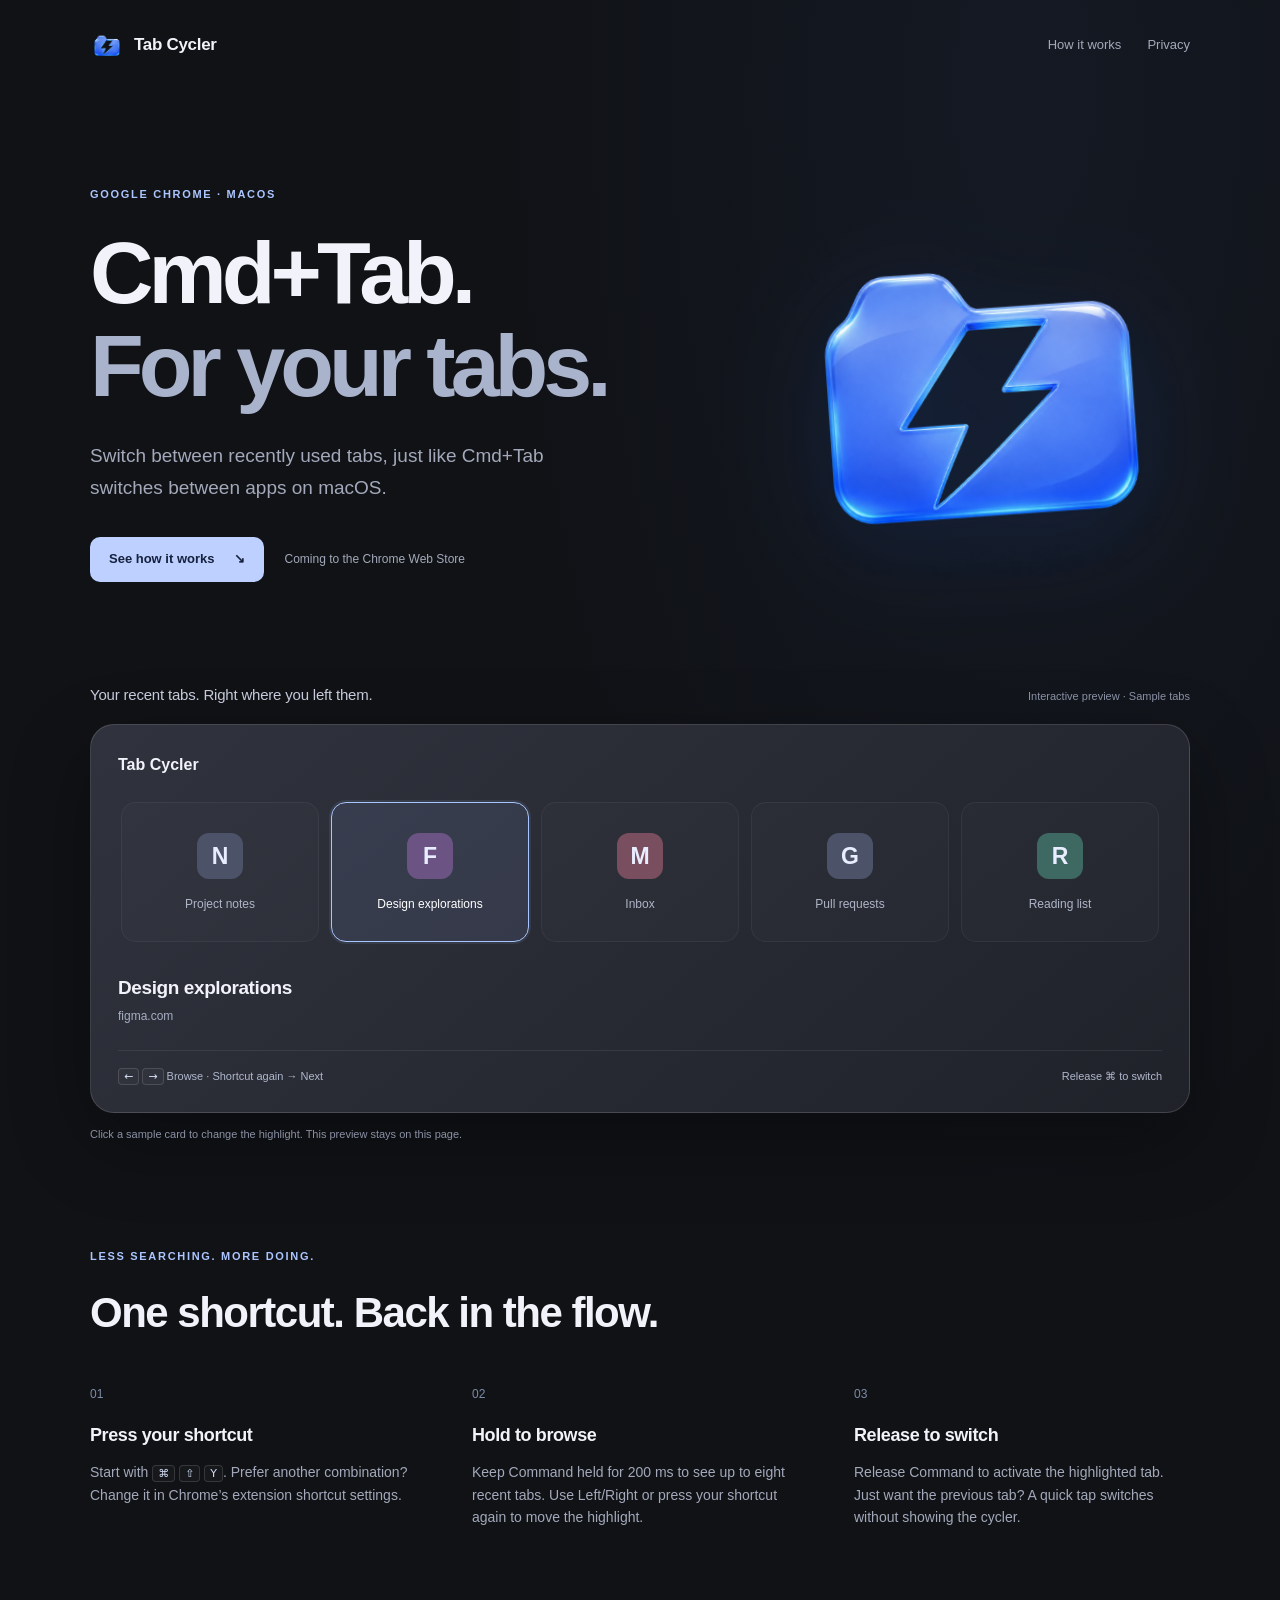
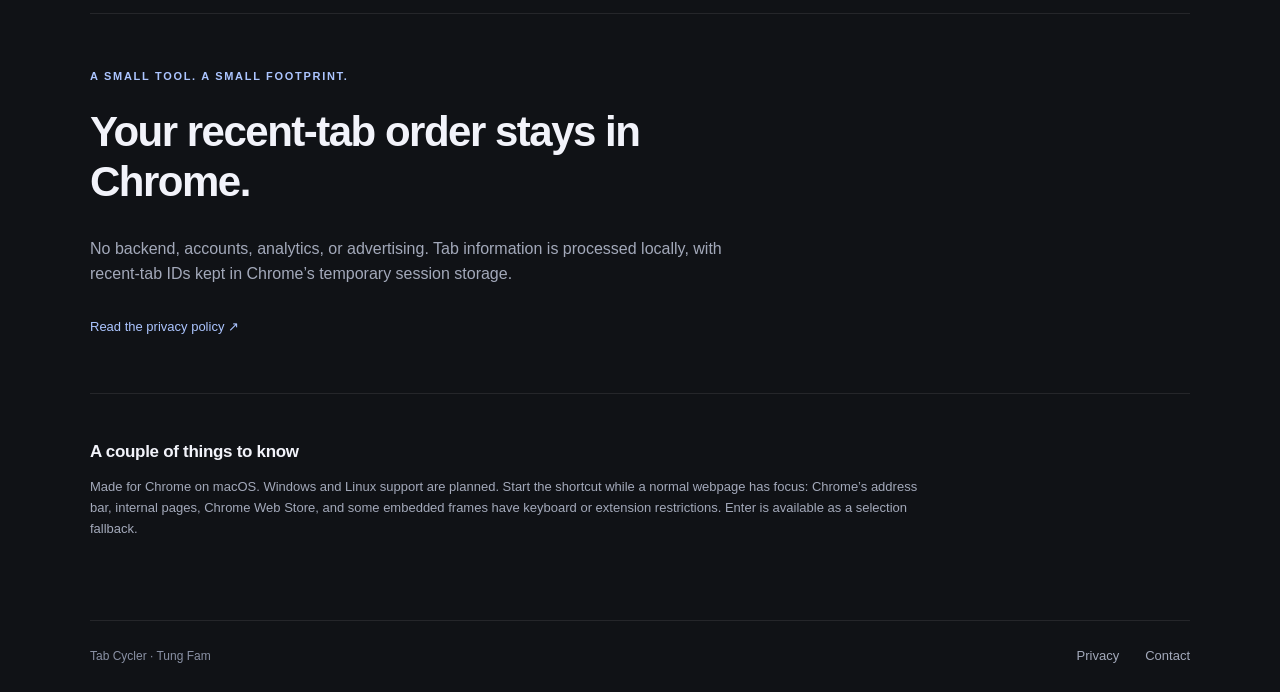
==== index.html @ d066b2ef "feat: publish Tab Cycler homepage and privacy" ====
<!doctype html>
<html lang="en">
<head>
  <meta charset="utf-8">
  <meta name="viewport" content="width=device-width, initial-scale=1">
  <meta name="description" content="Switch between recently used tabs, just like Cmd+Tab switches between apps on macOS.">
  <title>Tab Cycler — Cmd+Tab, for your tabs</title>
  <link rel="icon" href="assets/logo.png" type="image/png">
  <link rel="stylesheet" href="style.css">
</head>
<body>
  <header class="site-header wrap">
    <a class="brand" href="./"><img src="assets/logo.png" width="34" height="34" alt="">Tab Cycler</a>
    <nav aria-label="Main navigation"><a href="#how">How it works</a><a href="privacy/">Privacy</a></nav>
  </header>
  <main>
    <section class="hero wrap">
      <div>
        <p class="eyebrow">GOOGLE CHROME · MACOS</p>
        <h1>Cmd+Tab.<br><span>For your tabs.</span></h1>
        <p class="lead">Switch between recently used tabs, just like Cmd+Tab switches between apps on macOS.</p>
        <div class="hero-actions"><a class="button" href="#how">See how it works <span aria-hidden="true">↘</span></a><span class="availability">Coming to the Chrome Web Store</span></div>
      </div>
      <img class="hero-logo" src="assets/logo.png" alt="A blue glass browser tab with a lightning bolt" width="360" height="360">
    </section>
    <section class="demo-section wrap" aria-labelledby="demo-title">
      <div class="section-caption"><h2 id="demo-title">Your recent tabs. Right where you left them.</h2><span>Interactive preview · Sample tabs</span></div>
      <div class="cycler-preview">
        <p class="preview-brand">Tab Cycler</p>
        <div class="tab-row" aria-label="Sample recent tabs">
          <button class="tab-card" type="button" aria-pressed="false" data-title="Project notes" data-domain="notion.so"><span class="site-icon">N</span><span>Project notes</span></button>
          <button class="tab-card" type="button" aria-pressed="true" data-title="Design explorations" data-domain="figma.com"><span class="site-icon violet">F</span><span>Design explorations</span></button>
          <button class="tab-card" type="button" aria-pressed="false" data-title="Inbox" data-domain="mail.google.com"><span class="site-icon rose">M</span><span>Inbox</span></button>
          <button class="tab-card" type="button" aria-pressed="false" data-title="Pull requests" data-domain="github.com"><span class="site-icon">G</span><span>Pull requests</span></button>
          <button class="tab-card" type="button" aria-pressed="false" data-title="Reading list" data-domain="example.com"><span class="site-icon mint">R</span><span>Reading list</span></button>
        </div>
        <div class="selected-tab" aria-live="polite"><h3 id="selected-title">Design explorations</h3><p id="selected-domain">figma.com</p></div>
        <div class="preview-footer"><span><kbd>←</kbd> <kbd>→</kbd> Browse · Shortcut again → Next</span><span>Release ⌘ to switch</span></div>
      </div>
      <p class="preview-note">Click a sample card to change the highlight. This preview stays on this page.</p>
    </section>
    <section class="how wrap" id="how" aria-labelledby="how-title">
      <p class="eyebrow">LESS SEARCHING. MORE DOING.</p>
      <h2 id="how-title">One shortcut. Back in the flow.</h2>
      <ol class="steps">
        <li><span class="step-number">01</span><h3>Press your shortcut</h3><p>Start with <kbd>⌘</kbd> <kbd>⇧</kbd> <kbd>Y</kbd>. Prefer another combination? Change it in Chrome’s extension shortcut settings.</p></li>
        <li><span class="step-number">02</span><h3>Hold to browse</h3><p>Keep Command held for 200 ms to see up to eight recent tabs. Use Left/Right or press your shortcut again to move the highlight.</p></li>
        <li><span class="step-number">03</span><h3>Release to switch</h3><p>Release Command to activate the highlighted tab. Just want the previous tab? A quick tap switches without showing the cycler.</p></li>
      </ol>
    </section>
    <section class="privacy-summary wrap">
      <p class="eyebrow">A SMALL TOOL. A SMALL FOOTPRINT.</p>
      <h2>Your recent-tab order stays in Chrome.</h2>
      <p>No backend, accounts, analytics, or advertising. Tab information is processed locally, with recent-tab IDs kept in Chrome’s temporary session storage.</p>
      <a class="text-link" href="privacy/">Read the privacy policy <span aria-hidden="true">↗</span></a>
    </section>
    <section class="notes wrap">
      <h2>A couple of things to know</h2>
      <p>Made for Chrome on macOS. Windows and Linux support are planned. Start the shortcut while a normal webpage has focus: Chrome’s address bar, internal pages, Chrome Web Store, and some embedded frames have keyboard or extension restrictions. Enter is available as a selection fallback.</p>
    </section>
  </main>
  <footer class="site-footer wrap"><span>Tab Cycler · Tung Fam</span><div><a href="privacy/">Privacy</a><a href="privacy/#contact">Contact</a></div></footer>
  <script src="preview.js"></script>
</body>
</html>
---- style.css ----
:root{color-scheme:dark;--bg:#101216;--text:#f2f3fa;--muted:#a3a9ba;--line:#ffffff16;--blue:#acc5ff;font-family:-apple-system,BlinkMacSystemFont,"Segoe UI",sans-serif}
*{box-sizing:border-box}html{scroll-behavior:smooth;scroll-padding-top:32px}body{margin:0;background:radial-gradient(ellipse at 80% 4%,#273d652b,transparent 36%),var(--bg);color:var(--text);line-height:1.6}a{color:inherit;text-decoration:none}a:hover{color:var(--blue)}button,a{-webkit-tap-highlight-color:transparent}a:focus-visible,button:focus-visible{outline:2px solid var(--blue);outline-offset:5px}.wrap{width:min(1100px,calc(100% - 64px));margin-inline:auto}.site-header{display:flex;justify-content:space-between;align-items:center;padding-block:28px}.brand{display:flex;align-items:center;gap:10px;font-size:17px;font-weight:650;letter-spacing:-.3px}.brand img{object-fit:contain}.site-header nav,.site-footer div{display:flex;gap:26px;font-size:13px;color:var(--muted)}.hero{display:grid;grid-template-columns:1.5fr 1fr;align-items:center;gap:50px;padding-block:84px 92px}.eyebrow{font-size:11px;letter-spacing:1.7px;font-weight:650;color:var(--blue);margin:0 0 22px}h1{font-size:clamp(52px,7.5vw,88px);line-height:1.06;letter-spacing:-5px;margin:0 0 28px;font-weight:650}h1 span{color:#aab3cc}.lead{font-size:19px;line-height:1.65;max-width:510px;color:var(--muted);margin:0}.hero-logo{width:100%;height:auto;filter:drop-shadow(0 24px 54px #226aff24);transform:rotate(-4deg)}.hero-actions{display:flex;align-items:center;gap:20px;margin-top:34px;flex-wrap:wrap}.button{display:inline-flex;align-items:center;gap:20px;background:#bdd0ff;color:#15213d;border-radius:10px;padding:12px 19px;font-size:13px;font-weight:650}.button:hover{background:#d5e1ff;color:#15213d}.availability{font-size:12px;color:var(--muted)}.section-caption{display:flex;justify-content:space-between;align-items:baseline;gap:20px;margin-bottom:18px}.section-caption h2{font-size:15px;font-weight:500;margin:0;color:#c6cada}.section-caption>span{font-size:11px;color:#8a91a4}.cycler-preview{padding:27px;background:linear-gradient(140deg,#30333d,#20222a);border:1px solid #ffffff22;border-radius:24px;box-shadow:0 28px 80px #0005}.preview-brand{font-size:16px;font-weight:650;margin:0 0 21px}.tab-row{display:flex;gap:12px;overflow:auto;padding:4px 3px 12px}.tab-card{flex:1 0 140px;min-width:0;display:flex;flex-direction:column;align-items:center;gap:18px;min-height:140px;justify-content:center;padding:16px 10px;background:#ffffff04;border:1px solid #ffffff0d;border-radius:15px;color:#aeb5c8;font:12px inherit;cursor:pointer}.tab-card[aria-pressed=true]{background:#94b0ff1b;border-color:#a8c5ff;color:white;box-shadow:0 0 0 2px #a8c5ff18}.site-icon{display:grid;place-items:center;width:46px;height:46px;border-radius:12px;background:#4c5369;color:#e8edff;font-size:23px;font-weight:650}.violet{background:#6b5484}.rose{background:#794e5e}.mint{background:#3e6862}.selected-tab{margin-block:19px 24px}.selected-tab h3{font-size:19px;margin:0;font-weight:600;letter-spacing:-.4px}.selected-tab p{font-size:12px;color:#a6aec3;margin:3px 0 0}.preview-footer{display:flex;justify-content:space-between;gap:14px;flex-wrap:wrap;border-top:1px solid #ffffff14;padding-top:17px;font-size:11px;color:#b0b8cd}kbd{display:inline-block;font:11px -apple-system,system-ui,sans-serif;border:1px solid #ffffff22;background:#ffffff07;border-radius:4px;padding:1px 5px;color:#d5dff7}.preview-note{font-size:11px;color:#8a91a4;margin:13px 0 0}.how{padding-block:104px 84px}h2{font-size:clamp(28px,4vw,42px);font-weight:550;line-height:1.2;letter-spacing:-1.5px;margin:0 0 28px}.steps{list-style:none;padding:0;margin:42px 0 0;display:grid;grid-template-columns:repeat(3,1fr);gap:46px}.step-number{font-size:12px;color:#7e8ca8}.steps h3{font-size:18px;font-weight:550;margin:15px 0 12px;letter-spacing:-.4px}.steps p{font-size:14px;color:var(--muted);margin:0}.privacy-summary{padding-block:54px;border-block:1px solid var(--line)}.privacy-summary h2{max-width:600px}.privacy-summary>p:not(.eyebrow){font-size:16px;max-width:650px;color:var(--muted)}.text-link{display:inline-block;color:var(--blue);font-size:13px;margin-top:14px}.notes{padding-block:48px 68px}.notes h2{font-size:17px;letter-spacing:-.3px;margin-bottom:15px}.notes p{font-size:13px;max-width:830px;color:var(--muted)}.site-footer{display:flex;align-items:center;justify-content:space-between;padding-block:25px;border-top:1px solid var(--line);font-size:12px;color:#8a91a4}.legal{max-width:760px;padding-block:65px 85px}.legal h1{font-size:48px;letter-spacing:-2px;line-height:1.15}.legal .intro{font-size:18px;color:#bdc5d8}.legal .updated{font-size:12px;color:var(--muted)}.legal h2{font-size:22px;letter-spacing:-.5px;margin:38px 0 12px}.legal p,.legal li{font-size:15px;color:#b4bbce}.legal a{color:var(--blue);text-decoration:underline;text-underline-offset:3px}.legal ul{padding-left:22px}
.section-caption h2{letter-spacing:-.2px}.tab-card{font-family:inherit;font-size:12px}
@media(max-width:760px){.wrap{width:calc(100% - 36px)}.site-header{padding-block:20px}.site-header nav{gap:18px;font-size:12px}.hero{grid-template-columns:1fr;gap:25px;padding-block:45px 50px}.hero-logo{width:180px;justify-self:center;grid-row:1;transform:rotate(-4deg)}h1{letter-spacing:-3px;font-size:57px}.lead{font-size:17px}.section-caption{display:block}.section-caption>span{display:block;margin-top:8px}.cycler-preview{padding:19px;border-radius:19px}.tab-card{flex-basis:115px;min-height:128px}.how{padding-block:65px}.steps{grid-template-columns:1fr;gap:30px;margin-top:30px}.steps h3{margin-top:8px}.privacy-summary{padding-block:40px}.site-footer{align-items:flex-start;gap:20px}.site-footer div{gap:18px}.legal{padding-top:40px}.legal h1{font-size:38px}}
@media(prefers-reduced-motion:reduce){html{scroll-behavior:auto}.hero-logo{transform:none}}
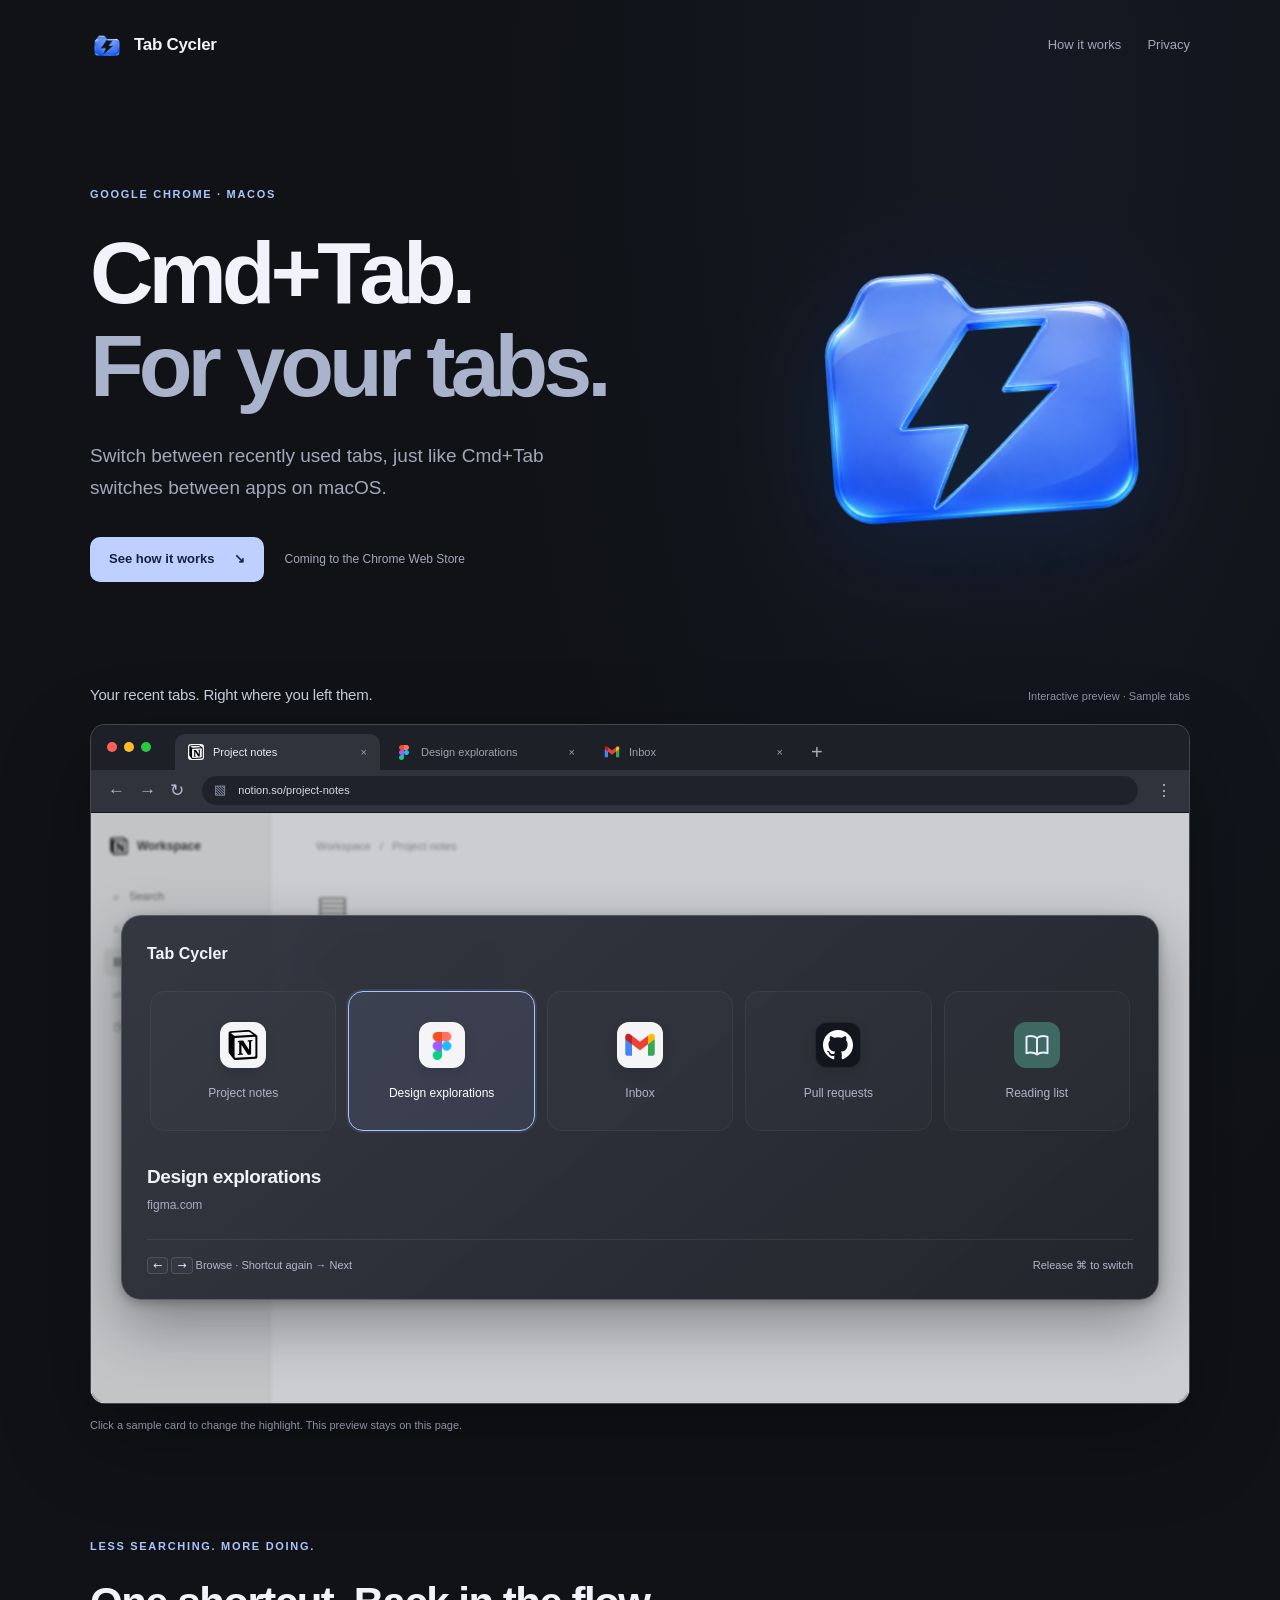
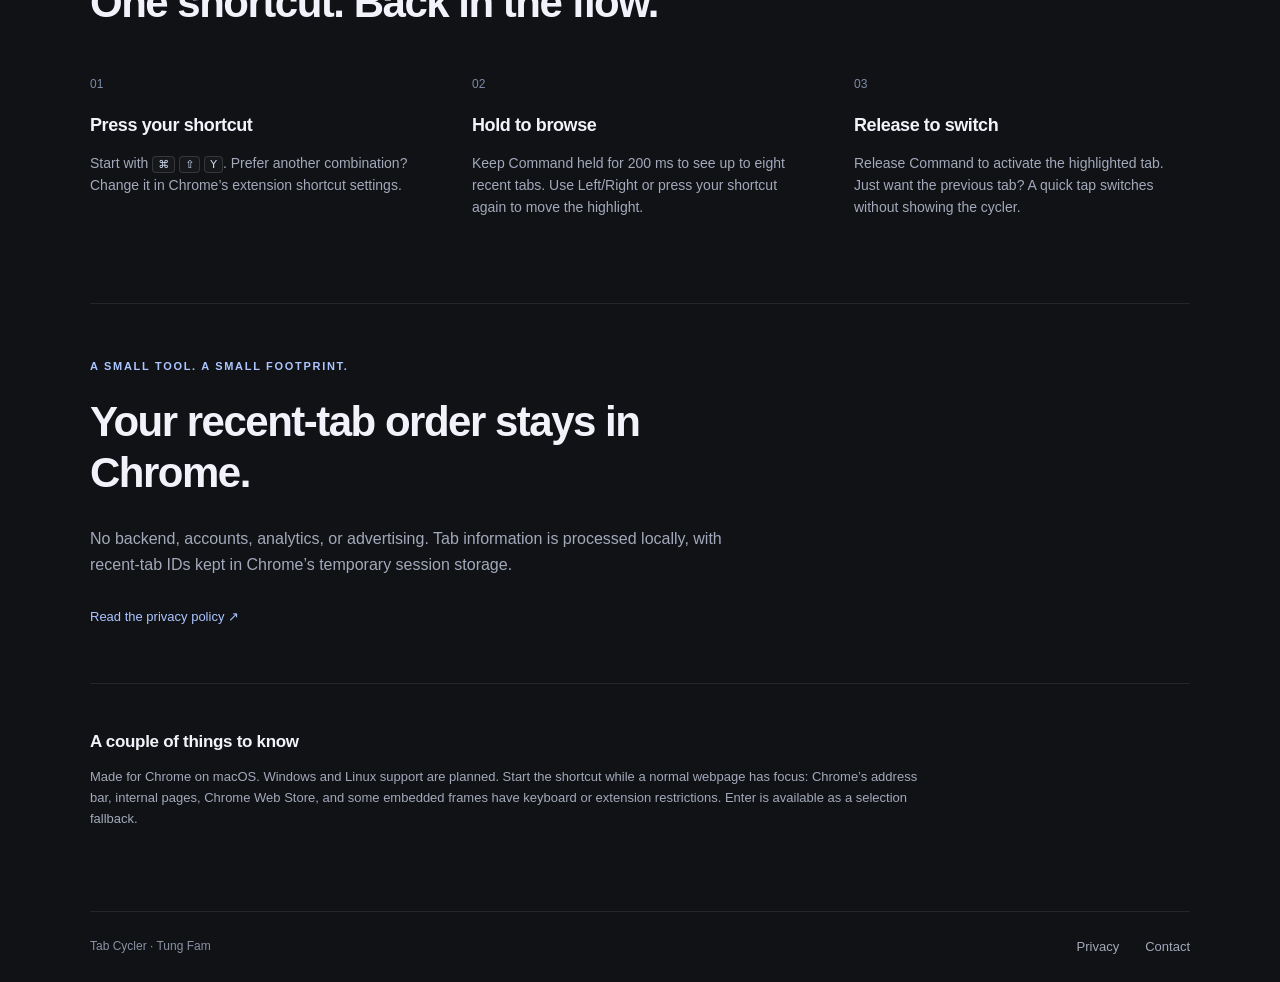
==== commit 63b7f6c4: "feat: show cycler over browser with service icons" ====
--- a/index.html
+++ b/index.html
@@ -7,6 +7,7 @@
   <title>Tab Cycler — Cmd+Tab, for your tabs</title>
   <link rel="icon" href="assets/logo.png" type="image/png">
   <link rel="stylesheet" href="style.css">
+  <link rel="stylesheet" href="browser-demo.css">
 </head>
 <body>
   <header class="site-header wrap">
@@ -25,17 +26,36 @@
     </section>
     <section class="demo-section wrap" aria-labelledby="demo-title">
       <div class="section-caption"><h2 id="demo-title">Your recent tabs. Right where you left them.</h2><span>Interactive preview · Sample tabs</span></div>
-      <div class="cycler-preview">
+      <div class="browser-demo" role="group" aria-label="Example Chrome window with Tab Cycler over a sample webpage">
+        <div class="browser-tabstrip" aria-hidden="true">
+          <div class="window-controls"><i></i><i></i><i></i></div>
+          <div class="browser-tabs">
+            <div class="browser-tab active"><img src="assets/brands/notion.svg" alt="">Project notes <span>×</span></div>
+            <div class="browser-tab"><img src="assets/brands/figma.png" alt="">Design explorations <span>×</span></div>
+            <div class="browser-tab"><img src="assets/brands/gmail.png" alt="">Inbox <span>×</span></div>
+            <span class="new-tab">+</span>
+          </div>
+        </div>
+        <div class="browser-toolbar" aria-hidden="true"><span class="browser-nav">← &nbsp; → &nbsp; ↻</span><div class="address-bar"><span>▧</span> notion.so/project-notes</div><span>⋮</span></div>
+        <div class="browser-page">
+          <div class="sample-document" aria-hidden="true">
+            <aside class="document-sidebar"><div class="workspace"><img src="assets/brands/notion.svg" alt="">Workspace</div><p>⌕ &nbsp; Search</p><p>⌂ &nbsp; Home</p><p class="document-active">▤ &nbsp; Project notes</p><p>▱ &nbsp; Reading list</p><p>◷ &nbsp; This week</p></aside>
+            <div class="document-content"><p class="breadcrumbs">Workspace &nbsp; / &nbsp; Project notes</p><div class="document-heading">▤</div><h3>Project notes</h3><p class="document-intro">A little space for the next big idea.</p><div class="document-rule"></div><h4>Ready for the next launch</h4><p>Keep the important things close. Everything else can wait.</p><div class="document-task">☑ &nbsp; Explore the first design</div><div class="document-task">☐ &nbsp; Gather feedback</div><div class="document-task">☐ &nbsp; Make something worth sharing</div></div>
+          </div>
+          <div class="page-dimmer" aria-hidden="true"></div>
+          <div class="cycler-preview">
         <p class="preview-brand">Tab Cycler</p>
         <div class="tab-row" aria-label="Sample recent tabs">
-          <button class="tab-card" type="button" aria-pressed="false" data-title="Project notes" data-domain="notion.so"><span class="site-icon">N</span><span>Project notes</span></button>
-          <button class="tab-card" type="button" aria-pressed="true" data-title="Design explorations" data-domain="figma.com"><span class="site-icon violet">F</span><span>Design explorations</span></button>
-          <button class="tab-card" type="button" aria-pressed="false" data-title="Inbox" data-domain="mail.google.com"><span class="site-icon rose">M</span><span>Inbox</span></button>
-          <button class="tab-card" type="button" aria-pressed="false" data-title="Pull requests" data-domain="github.com"><span class="site-icon">G</span><span>Pull requests</span></button>
-          <button class="tab-card" type="button" aria-pressed="false" data-title="Reading list" data-domain="example.com"><span class="site-icon mint">R</span><span>Reading list</span></button>
+          <button class="tab-card" type="button" aria-pressed="false" data-title="Project notes" data-domain="notion.so"><span class="site-icon brand-tile"><img src="assets/brands/notion.svg" alt="" width="30" height="30"></span><span>Project notes</span></button>
+          <button class="tab-card" type="button" aria-pressed="true" data-title="Design explorations" data-domain="figma.com"><span class="site-icon brand-tile"><img src="assets/brands/figma.png" alt="" width="30" height="30"></span><span>Design explorations</span></button>
+          <button class="tab-card" type="button" aria-pressed="false" data-title="Inbox" data-domain="mail.google.com"><span class="site-icon brand-tile"><img src="assets/brands/gmail.png" alt="" width="32" height="32"></span><span>Inbox</span></button>
+          <button class="tab-card" type="button" aria-pressed="false" data-title="Pull requests" data-domain="github.com"><span class="site-icon brand-tile github-tile"><img src="assets/brands/github.svg" alt="" width="30" height="30"></span><span>Pull requests</span></button>
+          <button class="tab-card" type="button" aria-pressed="false" data-title="Reading list" data-domain="example.com"><span class="site-icon mint"><svg width="28" height="28" viewBox="0 0 24 24" fill="none" stroke="currentColor" stroke-width="1.7" stroke-linecap="round" stroke-linejoin="round" aria-hidden="true"><path d="M12 6c-3-2-6-2-9-1v14c3-1 6-1 9 1m0-14c3-2 6-2 9-1v14c-3-1-6-1-9 1V6Z"/></svg></span><span>Reading list</span></button>
         </div>
         <div class="selected-tab" aria-live="polite"><h3 id="selected-title">Design explorations</h3><p id="selected-domain">figma.com</p></div>
         <div class="preview-footer"><span><kbd>←</kbd> <kbd>→</kbd> Browse · Shortcut again → Next</span><span>Release ⌘ to switch</span></div>
+          </div>
+        </div>
       </div>
       <p class="preview-note">Click a sample card to change the highlight. This preview stays on this page.</p>
     </section>
--- a/browser-demo.css
+++ b/browser-demo.css
@@ -0,0 +1,13 @@
+.browser-demo{border:1px solid #ffffff24;border-radius:15px;overflow:hidden;box-shadow:0 32px 90px #0005;background:#262831}
+.browser-tabstrip{height:45px;padding:9px 16px 0;display:flex;align-items:center;gap:24px;background:#1e2027}
+.window-controls{display:flex;gap:7px;padding-bottom:9px;flex-shrink:0}.window-controls i{width:10px;height:10px;border-radius:50%;background:#ff6058}.window-controls i:nth-child(2){background:#febc2e}.window-controls i:nth-child(3){background:#29c840}
+.browser-tabs{display:flex;align-self:stretch;align-items:center;gap:3px;min-width:0;overflow:hidden;flex:1}.browser-tab{display:flex;align-items:center;gap:9px;flex:0 1 205px;min-width:0;white-space:nowrap;padding:10px 13px;color:#9da3b3;font-size:11px;line-height:16px;border-radius:10px 10px 0 0;overflow:hidden}.browser-tab.active{background:#30323c;color:#e9ebf4}.browser-tab img{width:16px;height:16px;object-fit:contain;flex-shrink:0}.browser-tab.active img{background:#fafafa;padding:1px;border-radius:3px}.browser-tab span{margin-left:auto;color:#969dae}.new-tab{font-size:20px;color:#a7adbc;margin-left:12px}
+.browser-toolbar{display:flex;align-items:center;gap:18px;height:43px;padding:7px 17px;background:#30323c;color:#b4bbcf;font-size:16px;border-bottom:1px solid #14151b}.browser-nav{font-size:17px;white-space:nowrap}.address-bar{display:flex;align-items:center;gap:12px;flex:1;min-width:0;height:29px;padding:4px 12px;background:#20222b;border-radius:18px;color:#d6dbea;font-size:11px;overflow:hidden;white-space:nowrap}.address-bar>span{font-size:13px;color:#8f9ab3}
+.browser-page{position:relative;display:grid;grid-template-columns:minmax(0,1fr);place-items:center;min-width:0;min-height:590px;padding:84px 30px;isolation:isolate;background:#fff}
+.sample-document{position:absolute;inset:0;display:grid;grid-template-columns:180px 1fr;background:#fff;color:#343435;font-size:12px;user-select:none;pointer-events:none;overflow:hidden}
+.document-sidebar{background:#f4f4f2;padding:24px 13px;color:#747471;border-right:1px solid #e9e9e7}.workspace{display:flex;align-items:center;gap:9px;color:#383937;font-weight:650;font-size:12px;margin:0 6px 27px}.workspace img{width:18px;height:18px}.document-sidebar p{padding:5px 9px;margin:5px 0;white-space:nowrap;font-size:11px}.document-active{background:#e5e5e2;border-radius:5px;color:#444541}
+.document-content{padding:25px 45px;overflow:hidden}.document-content .breadcrumbs{font-size:11px;color:#9c9c98;margin:0 0 35px}.document-heading{font-size:35px;line-height:1;margin-bottom:14px;color:#8c8c85}.document-content h3{font-size:32px;letter-spacing:-1px;font-weight:650;margin:0 0 8px;line-height:1.3}.document-content .document-intro{font-size:13px;color:#8c8c88;margin:0 0 27px}.document-rule{height:1px;background:#eaeae7;width:100%;margin-bottom:28px}.document-content h4{font-size:15px;margin:0 0 9px;font-weight:600}.document-content p{font-size:12px;color:#95958e}.document-task{font-size:12px;color:#7d7e78;margin-top:16px}
+.page-dimmer{position:absolute;inset:0;z-index:1;background:#171c2c38;backdrop-filter:blur(1.5px);pointer-events:none}
+.browser-demo .cycler-preview{position:relative;z-index:2;width:100%;min-width:0;padding:25px;background:linear-gradient(140deg,#30333df7,#20222afa);backdrop-filter:blur(22px);border-color:#ffffff35;box-shadow:0 24px 60px #12141e60,0 3px 12px #0004;border-radius:20px}
+.brand-tile{background:#f5f5f7;box-shadow:0 4px 12px #0002}.brand-tile img{display:block;object-fit:contain;max-width:34px;max-height:34px}.github-tile{background:#12151b;border:1px solid #ffffff12}.github-tile img{filter:brightness(0) invert(1)}
+@media(max-width:760px){.browser-demo{border-radius:12px}.browser-tabstrip{height:39px;padding-inline:11px;gap:14px}.window-controls{gap:5px}.window-controls i{width:8px;height:8px}.browser-tab{flex-basis:155px;font-size:10px;padding:8px 9px;gap:6px}.browser-tab:not(.active),.new-tab{display:none}.browser-toolbar{height:38px;padding-inline:11px;gap:10px}.browser-nav{font-size:13px}.address-bar{height:25px;font-size:9px;gap:7px;padding-inline:9px}.browser-page{min-height:535px;padding:64px 12px}.sample-document{grid-template-columns:90px 1fr}.document-sidebar{padding:22px 5px}.workspace{font-size:9px;gap:4px;margin-inline:2px}.workspace img{width:13px;height:13px}.document-sidebar p{font-size:8px;padding:5px}.document-content{padding:22px 17px}.document-content .breadcrumbs{font-size:9px}.document-content h3{font-size:25px}.browser-demo .cycler-preview{padding:18px 15px;border-radius:16px}.browser-demo .tab-card{flex-basis:112px}}
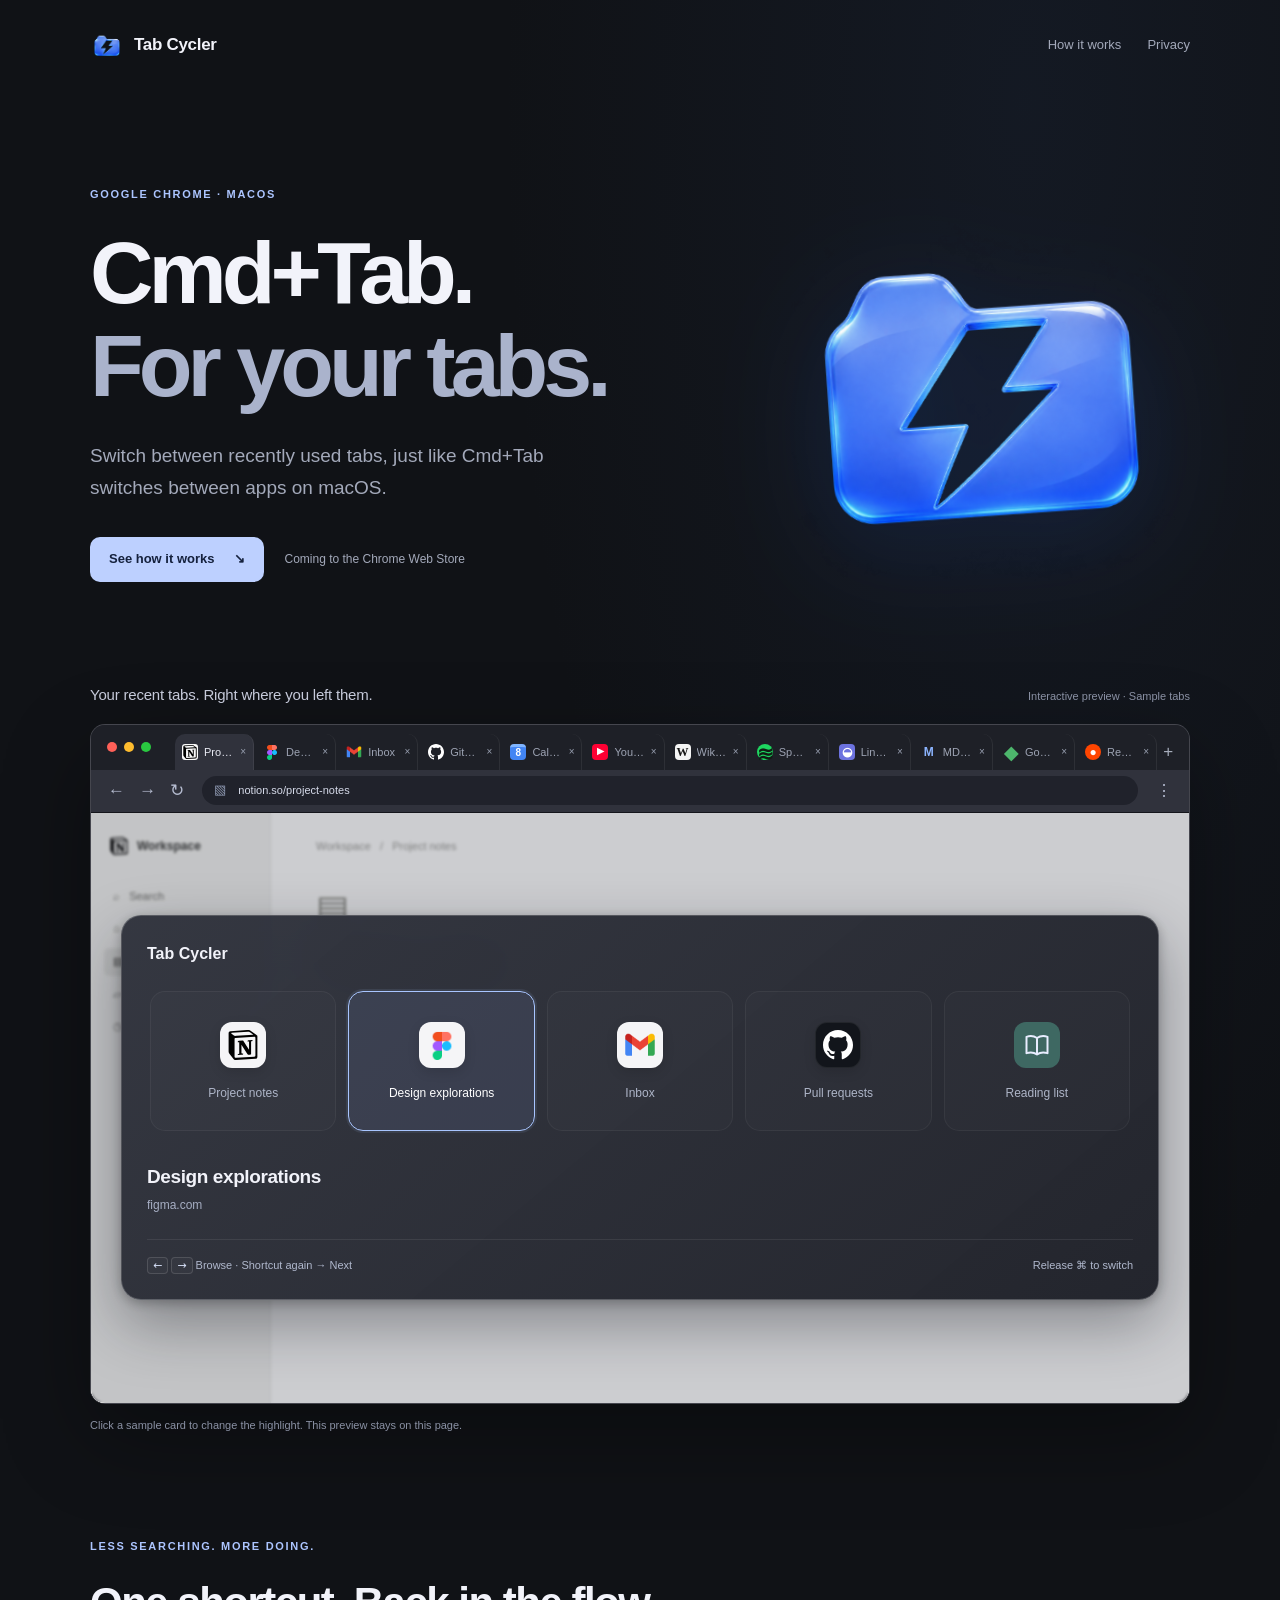
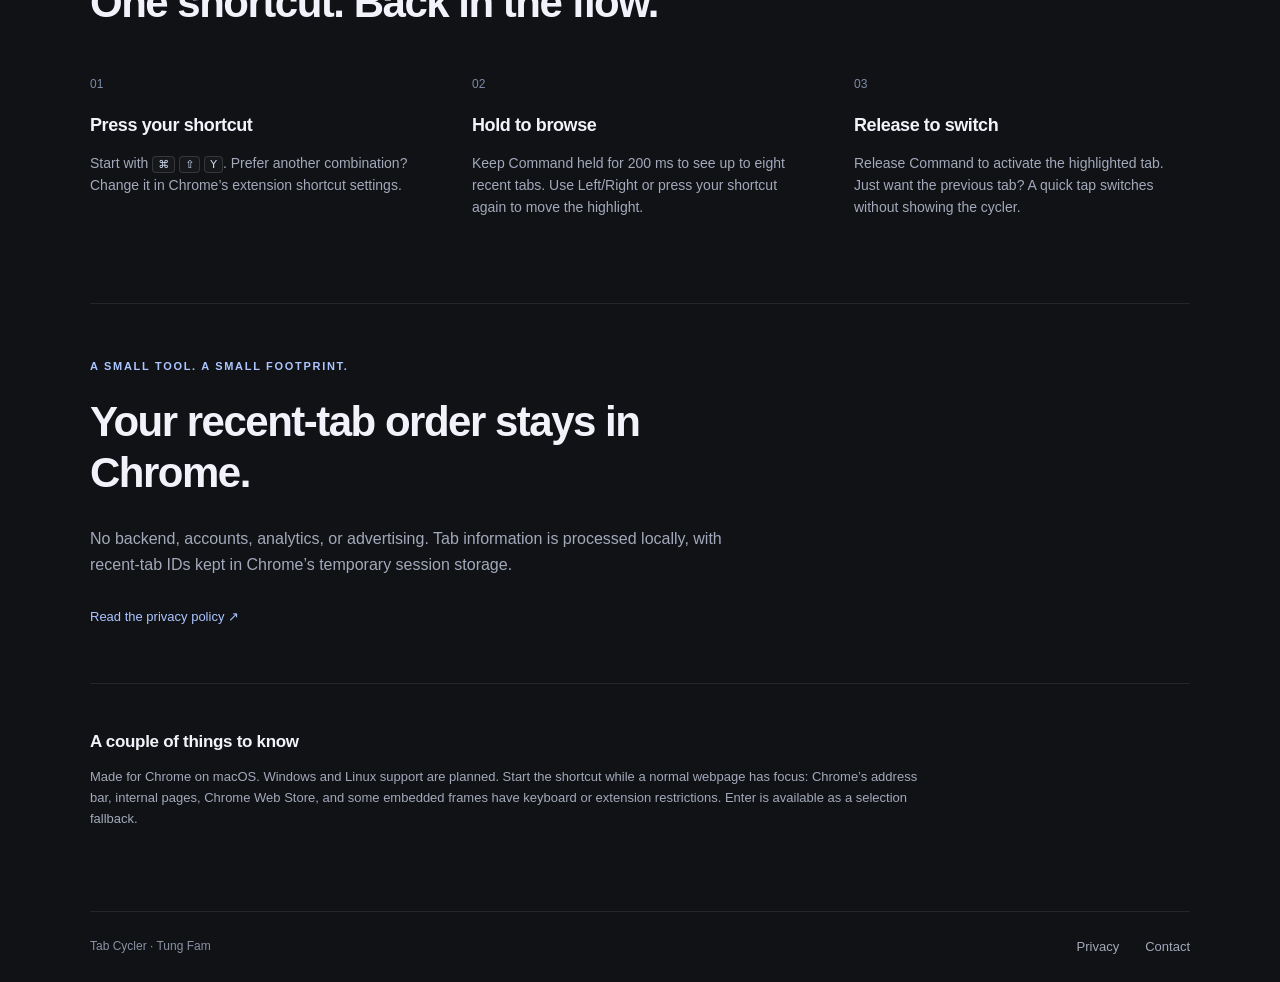
==== commit 7543b5eb: "feat: show twelve tabs in browser preview" ====
--- a/index.html
+++ b/index.html
@@ -30,9 +30,18 @@
         <div class="browser-tabstrip" aria-hidden="true">
           <div class="window-controls"><i></i><i></i><i></i></div>
           <div class="browser-tabs">
-            <div class="browser-tab active"><img src="assets/brands/notion.svg" alt="">Project notes <span>×</span></div>
-            <div class="browser-tab"><img src="assets/brands/figma.png" alt="">Design explorations <span>×</span></div>
-            <div class="browser-tab"><img src="assets/brands/gmail.png" alt="">Inbox <span>×</span></div>
+            <div class="browser-tab active"><img src="assets/brands/notion.svg" alt=""><b>Project notes</b><span>×</span></div>
+            <div class="browser-tab"><img src="assets/brands/figma.png" alt=""><b>Design explorations</b><span>×</span></div>
+            <div class="browser-tab"><img src="assets/brands/gmail.png" alt=""><b>Inbox</b><span>×</span></div>
+            <div class="browser-tab"><img class="browser-github" src="assets/brands/github.svg" alt=""><b>GitHub</b><span>×</span></div>
+            <div class="browser-tab"><i class="mini-site calendar-site">8</i><b>Calendar</b><span>×</span></div>
+            <div class="browser-tab"><i class="mini-site youtube-site">▶</i><b>YouTube</b><span>×</span></div>
+            <div class="browser-tab"><i class="mini-site wikipedia-site">W</i><b>Wikipedia</b><span>×</span></div>
+            <div class="browser-tab"><i class="mini-site spotify-site">≋</i><b>Spotify</b><span>×</span></div>
+            <div class="browser-tab"><i class="mini-site linear-site">◒</i><b>Linear</b><span>×</span></div>
+            <div class="browser-tab"><i class="mini-site mdn-site">M</i><b>MDN Web Docs</b><span>×</span></div>
+            <div class="browser-tab"><i class="mini-site maps-site">◆</i><b>Google Maps</b><span>×</span></div>
+            <div class="browser-tab"><i class="mini-site reddit-site">●</i><b>Reddit</b><span>×</span></div>
             <span class="new-tab">+</span>
           </div>
         </div>
--- a/browser-demo.css
+++ b/browser-demo.css
@@ -1,4 +1,14 @@
 .browser-demo{border:1px solid #ffffff24;border-radius:15px;overflow:hidden;box-shadow:0 32px 90px #0005;background:#262831}
+@media(max-width:760px){.browser-demo .browser-tabs .browser-tab{display:flex}}
+.browser-demo .browser-tab{flex:1 1 0;padding-inline:7px;gap:6px;border-right:1px solid #ffffff12}
+.browser-tab b{font-weight:400;overflow:hidden;text-overflow:ellipsis;min-width:0}
+.browser-tab>span{flex-shrink:0;font-size:10px}
+.browser-github{filter:brightness(0) invert(1)}
+.mini-site{display:grid;place-items:center;flex-shrink:0;width:16px;height:16px;border-radius:4px;font-size:12px;font-weight:700;font-style:normal;line-height:1;color:white}
+.browser-demo .new-tab{flex-shrink:0;margin-left:3px;font-size:17px}
+@media(max-width:1100px){.browser-demo .browser-tab>span{display:none}}
+@media(max-width:760px){.browser-demo .browser-tabstrip{gap:10px;padding-inline:9px}.browser-demo .browser-tabs{gap:1px}.browser-demo .browser-tab{display:flex;justify-content:center;padding:8px 2px;gap:0;flex:1 1 0}.browser-demo .browser-tab b,.browser-demo .browser-tab>span{display:none}.browser-demo .browser-tab img,.browser-demo .mini-site{width:12px;height:12px}.browser-demo .mini-site{font-size:9px}.browser-demo .new-tab{display:block;font-size:14px}}
+.calendar-site{background:#4285f4;border-top:3px solid #80b5ff;font-size:10px}.youtube-site{background:#ff0033;font-size:9px}.wikipedia-site{background:#f5f5f5;color:#171717;font-family:Georgia,serif}.spotify-site{background:#1ed760;color:#101d14;border-radius:50%;font-size:20px}.linear-site{background:#6c72df}.mdn-site{color:#8cb4ff}.maps-site{color:#4db66c;font-size:18px}.reddit-site{background:#ff4500;border-radius:50%}
 .browser-tabstrip{height:45px;padding:9px 16px 0;display:flex;align-items:center;gap:24px;background:#1e2027}
 .window-controls{display:flex;gap:7px;padding-bottom:9px;flex-shrink:0}.window-controls i{width:10px;height:10px;border-radius:50%;background:#ff6058}.window-controls i:nth-child(2){background:#febc2e}.window-controls i:nth-child(3){background:#29c840}
 .browser-tabs{display:flex;align-self:stretch;align-items:center;gap:3px;min-width:0;overflow:hidden;flex:1}.browser-tab{display:flex;align-items:center;gap:9px;flex:0 1 205px;min-width:0;white-space:nowrap;padding:10px 13px;color:#9da3b3;font-size:11px;line-height:16px;border-radius:10px 10px 0 0;overflow:hidden}.browser-tab.active{background:#30323c;color:#e9ebf4}.browser-tab img{width:16px;height:16px;object-fit:contain;flex-shrink:0}.browser-tab.active img{background:#fafafa;padding:1px;border-radius:3px}.browser-tab span{margin-left:auto;color:#969dae}.new-tab{font-size:20px;color:#a7adbc;margin-left:12px}
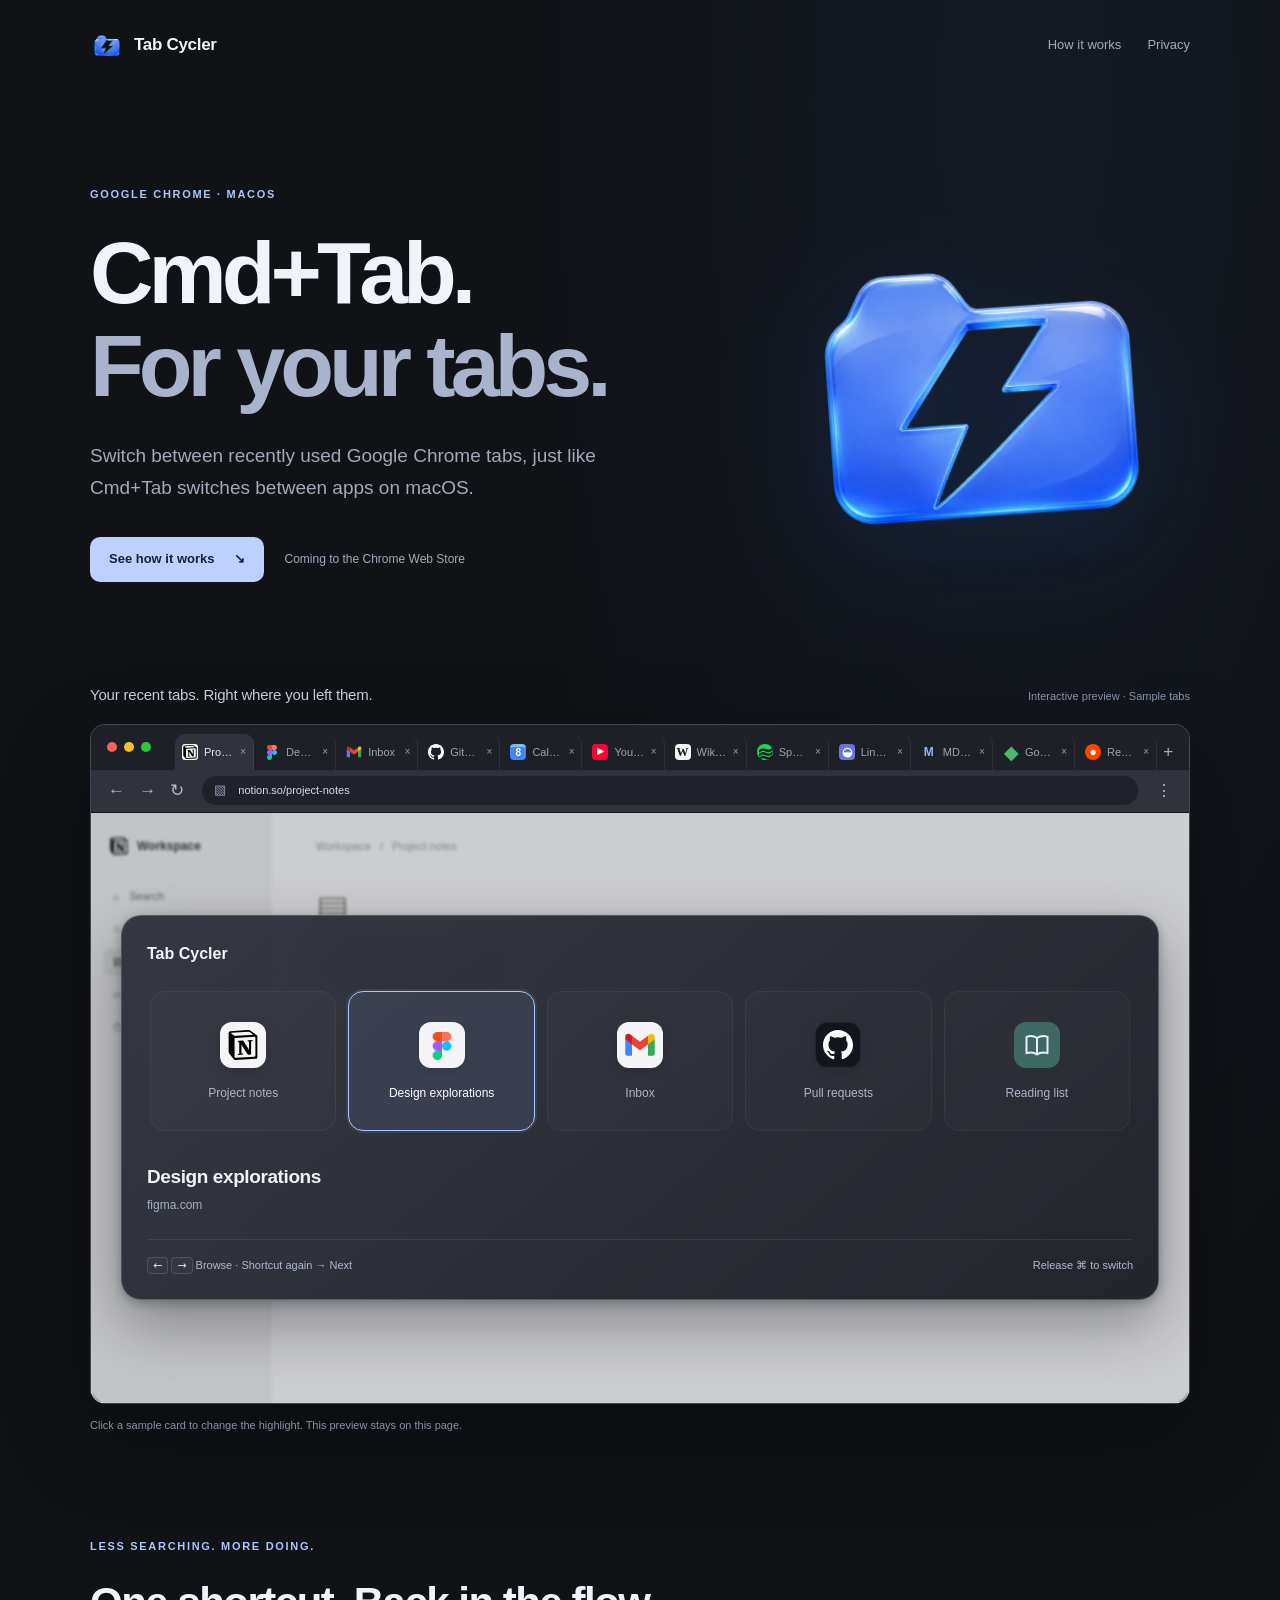
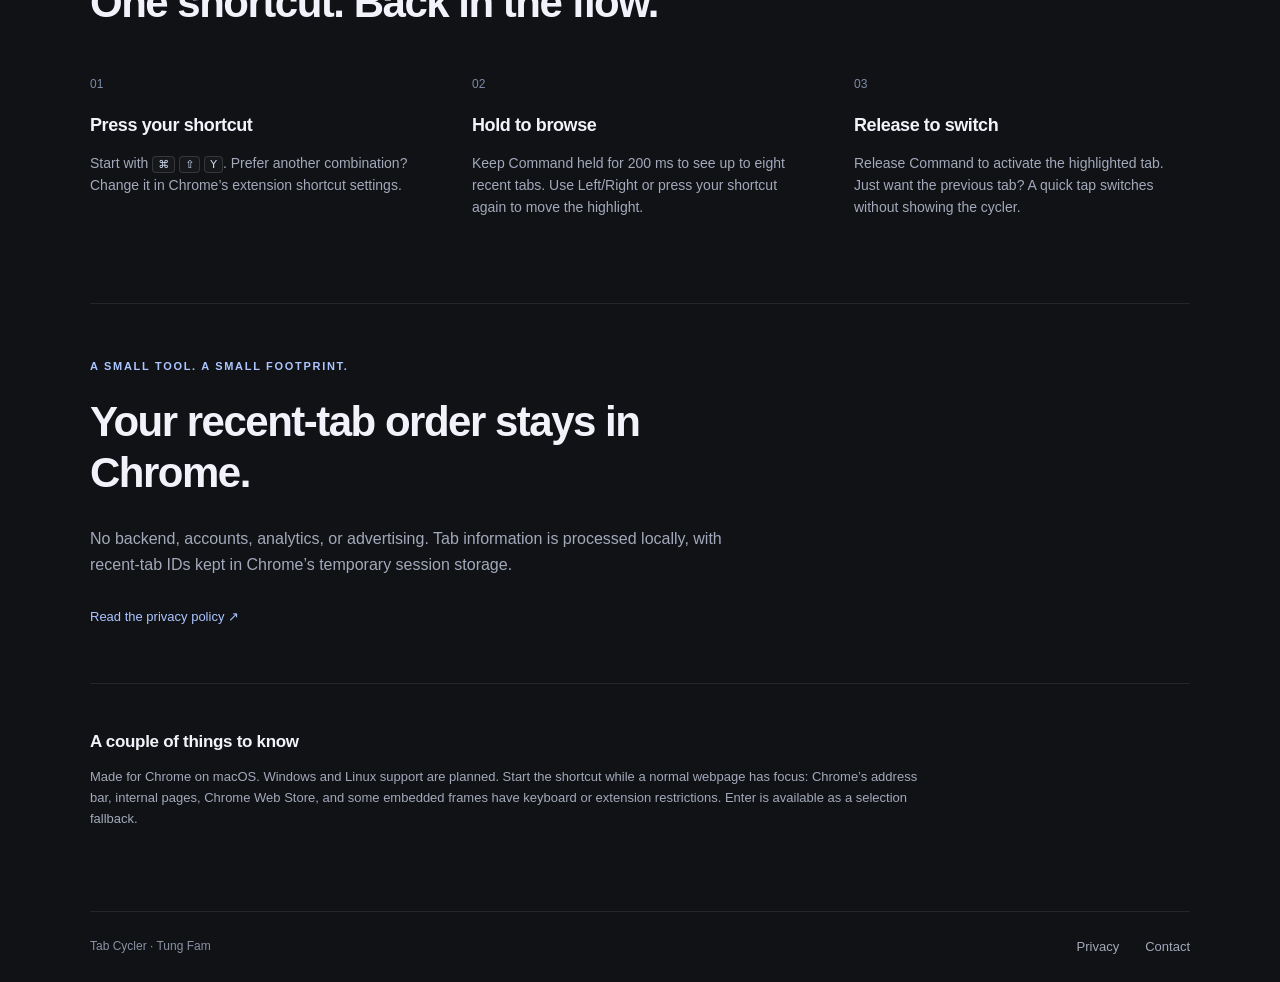
==== commit 2e18bfaa: "docs: mention Google Chrome in description" ====
--- a/index.html
+++ b/index.html
@@ -3,7 +3,7 @@
 <head>
   <meta charset="utf-8">
   <meta name="viewport" content="width=device-width, initial-scale=1">
-  <meta name="description" content="Switch between recently used tabs, just like Cmd+Tab switches between apps on macOS.">
+  <meta name="description" content="Switch between recently used Google Chrome tabs, just like Cmd+Tab switches between apps on macOS.">
   <title>Tab Cycler — Cmd+Tab, for your tabs</title>
   <link rel="icon" href="assets/logo.png" type="image/png">
   <link rel="stylesheet" href="style.css">
@@ -19,7 +19,7 @@
       <div>
         <p class="eyebrow">GOOGLE CHROME · MACOS</p>
         <h1>Cmd+Tab.<br><span>For your tabs.</span></h1>
-        <p class="lead">Switch between recently used tabs, just like Cmd+Tab switches between apps on macOS.</p>
+        <p class="lead">Switch between recently used Google Chrome tabs, just like Cmd+Tab switches between apps on macOS.</p>
         <div class="hero-actions"><a class="button" href="#how">See how it works <span aria-hidden="true">↘</span></a><span class="availability">Coming to the Chrome Web Store</span></div>
       </div>
       <img class="hero-logo" src="assets/logo.png" alt="A blue glass browser tab with a lightning bolt" width="360" height="360">
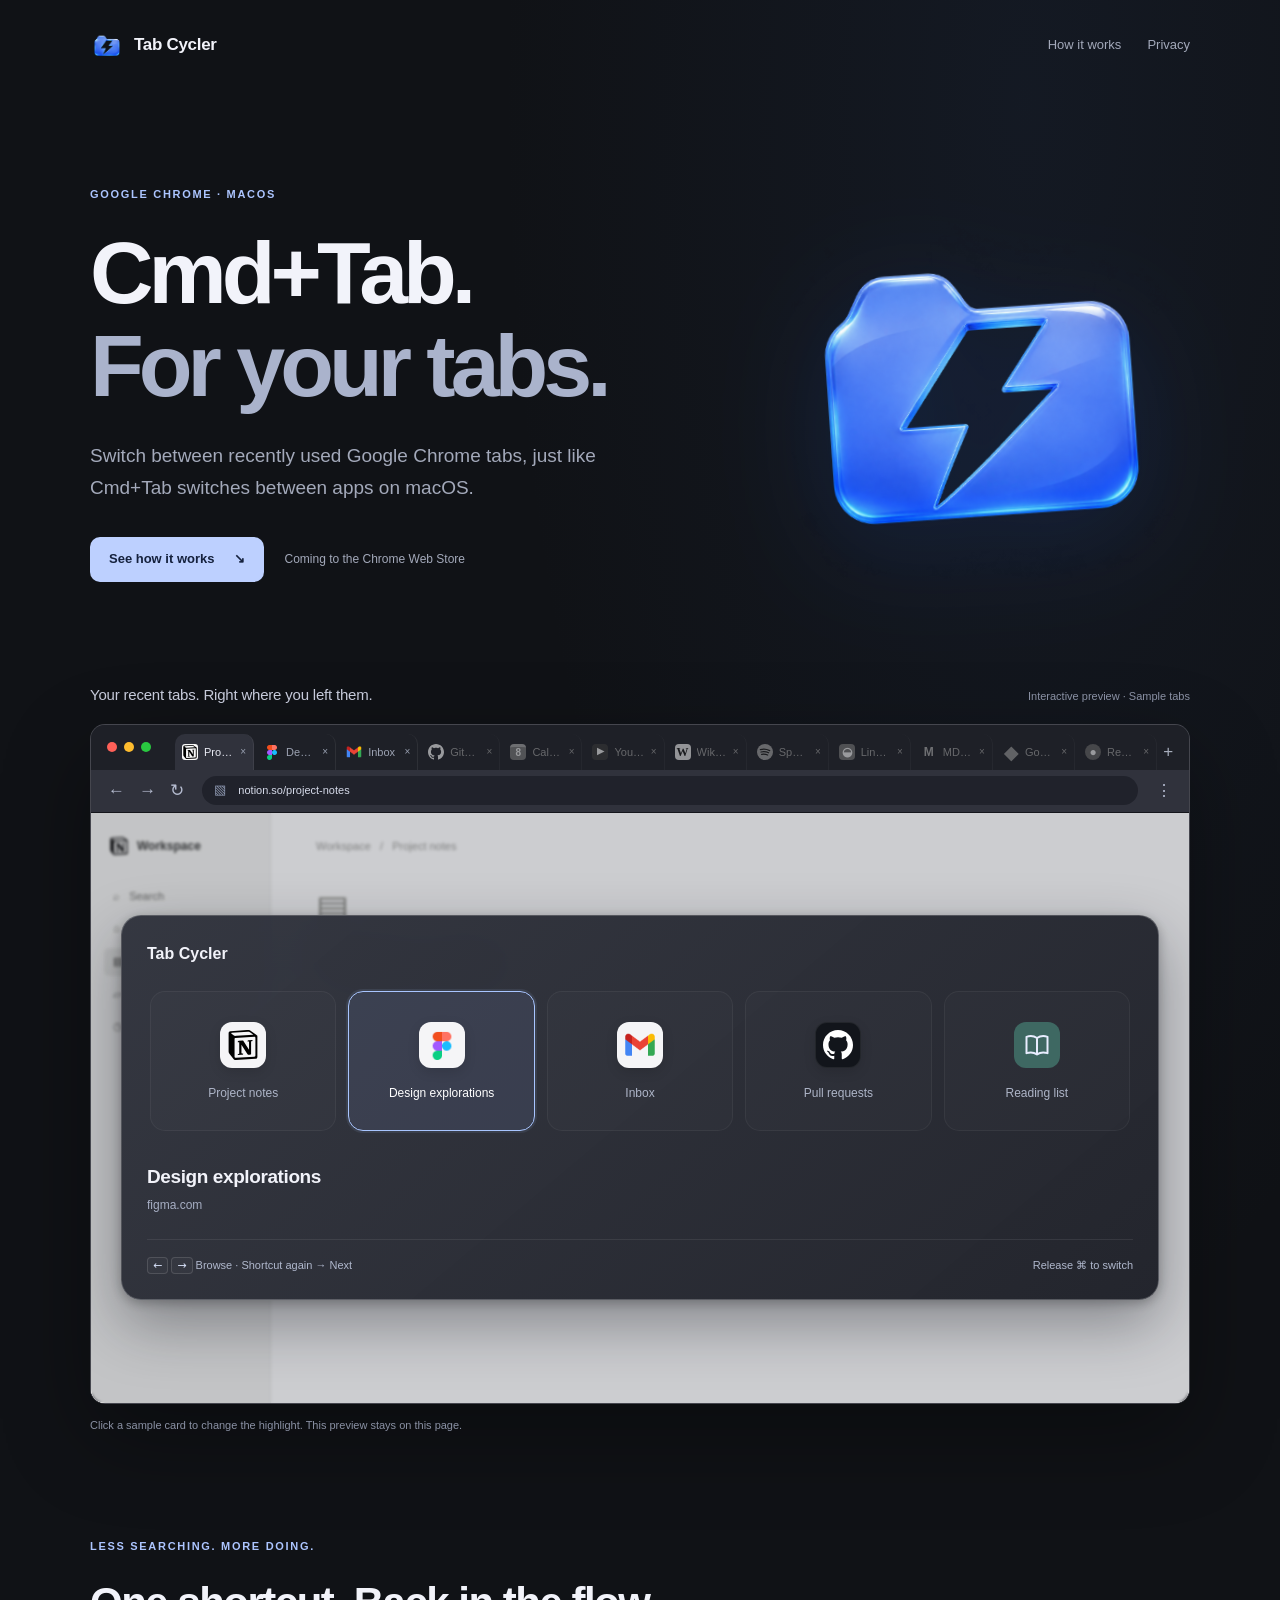
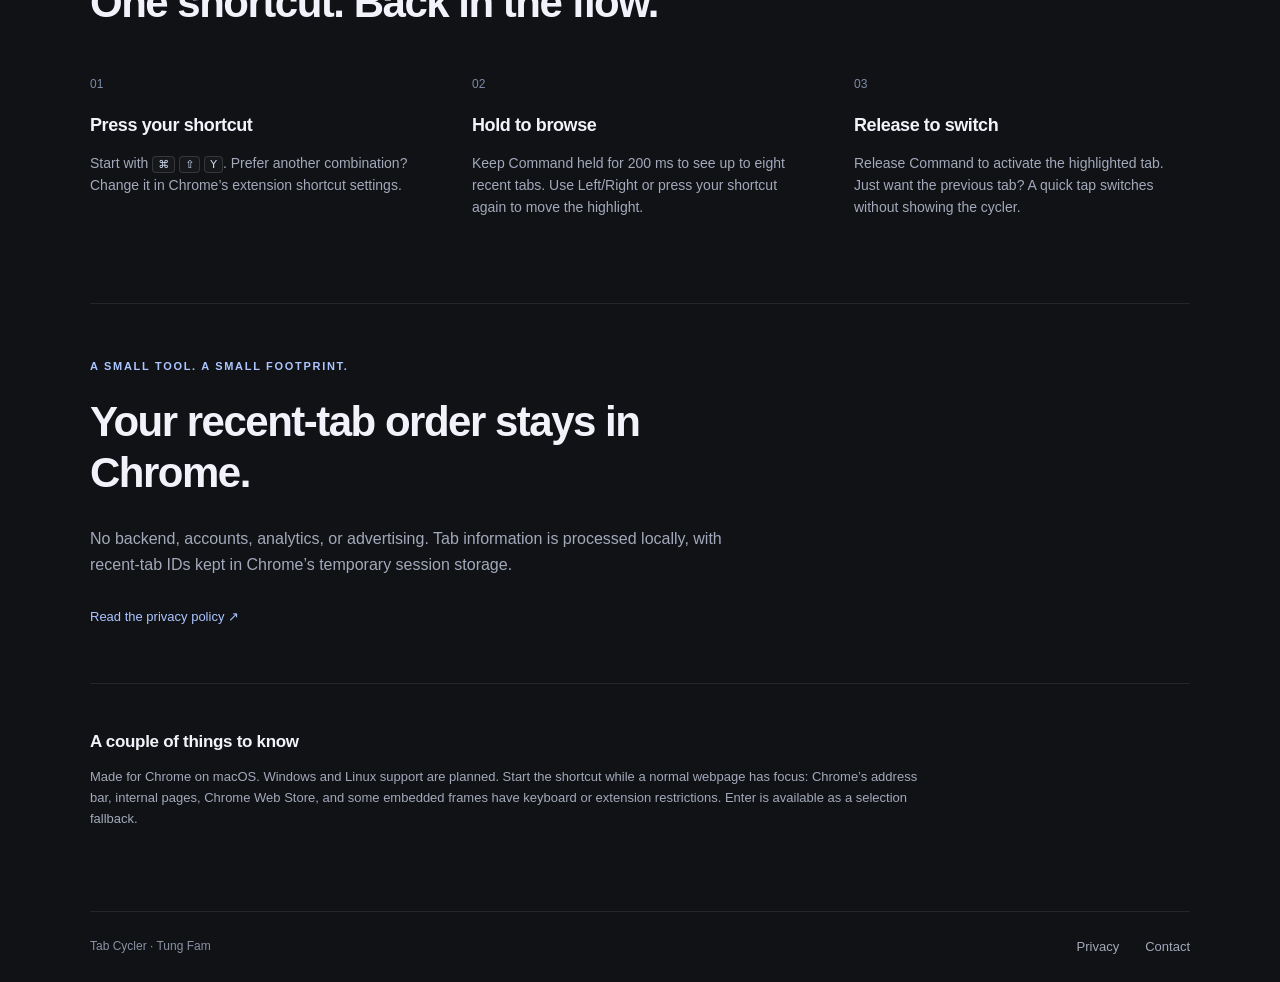
==== commit 2339b397: "style: mute background browser tabs" ====
--- a/index.html
+++ b/index.html
@@ -37,7 +37,7 @@
             <div class="browser-tab"><i class="mini-site calendar-site">8</i><b>Calendar</b><span>×</span></div>
             <div class="browser-tab"><i class="mini-site youtube-site">▶</i><b>YouTube</b><span>×</span></div>
             <div class="browser-tab"><i class="mini-site wikipedia-site">W</i><b>Wikipedia</b><span>×</span></div>
-            <div class="browser-tab"><i class="mini-site spotify-site">≋</i><b>Spotify</b><span>×</span></div>
+            <div class="browser-tab"><svg class="mini-site spotify-site" viewBox="0 0 24 24" fill="none" aria-hidden="true"><path d="M5 8.5c4.5-1.3 9.5-.9 14 1.4M6 12c3.8-1 7.9-.6 11.5 1.2M7 15.5c3-.7 6.1-.4 9 1" stroke="currentColor" stroke-width="1.9" stroke-linecap="round"/></svg><b>Spotify</b><span>×</span></div>
             <div class="browser-tab"><i class="mini-site linear-site">◒</i><b>Linear</b><span>×</span></div>
             <div class="browser-tab"><i class="mini-site mdn-site">M</i><b>MDN Web Docs</b><span>×</span></div>
             <div class="browser-tab"><i class="mini-site maps-site">◆</i><b>Google Maps</b><span>×</span></div>
--- a/browser-demo.css
+++ b/browser-demo.css
@@ -1,6 +1,7 @@
 .browser-demo{border:1px solid #ffffff24;border-radius:15px;overflow:hidden;box-shadow:0 32px 90px #0005;background:#262831}
 @media(max-width:760px){.browser-demo .browser-tabs .browser-tab{display:flex}}
 .browser-demo .browser-tab{flex:1 1 0;padding-inline:7px;gap:6px;border-right:1px solid #ffffff12}
+.browser-tabs .browser-tab:nth-child(n+4){filter:grayscale(1);opacity:.55}
 .browser-tab b{font-weight:400;overflow:hidden;text-overflow:ellipsis;min-width:0}
 .browser-tab>span{flex-shrink:0;font-size:10px}
 .browser-github{filter:brightness(0) invert(1)}
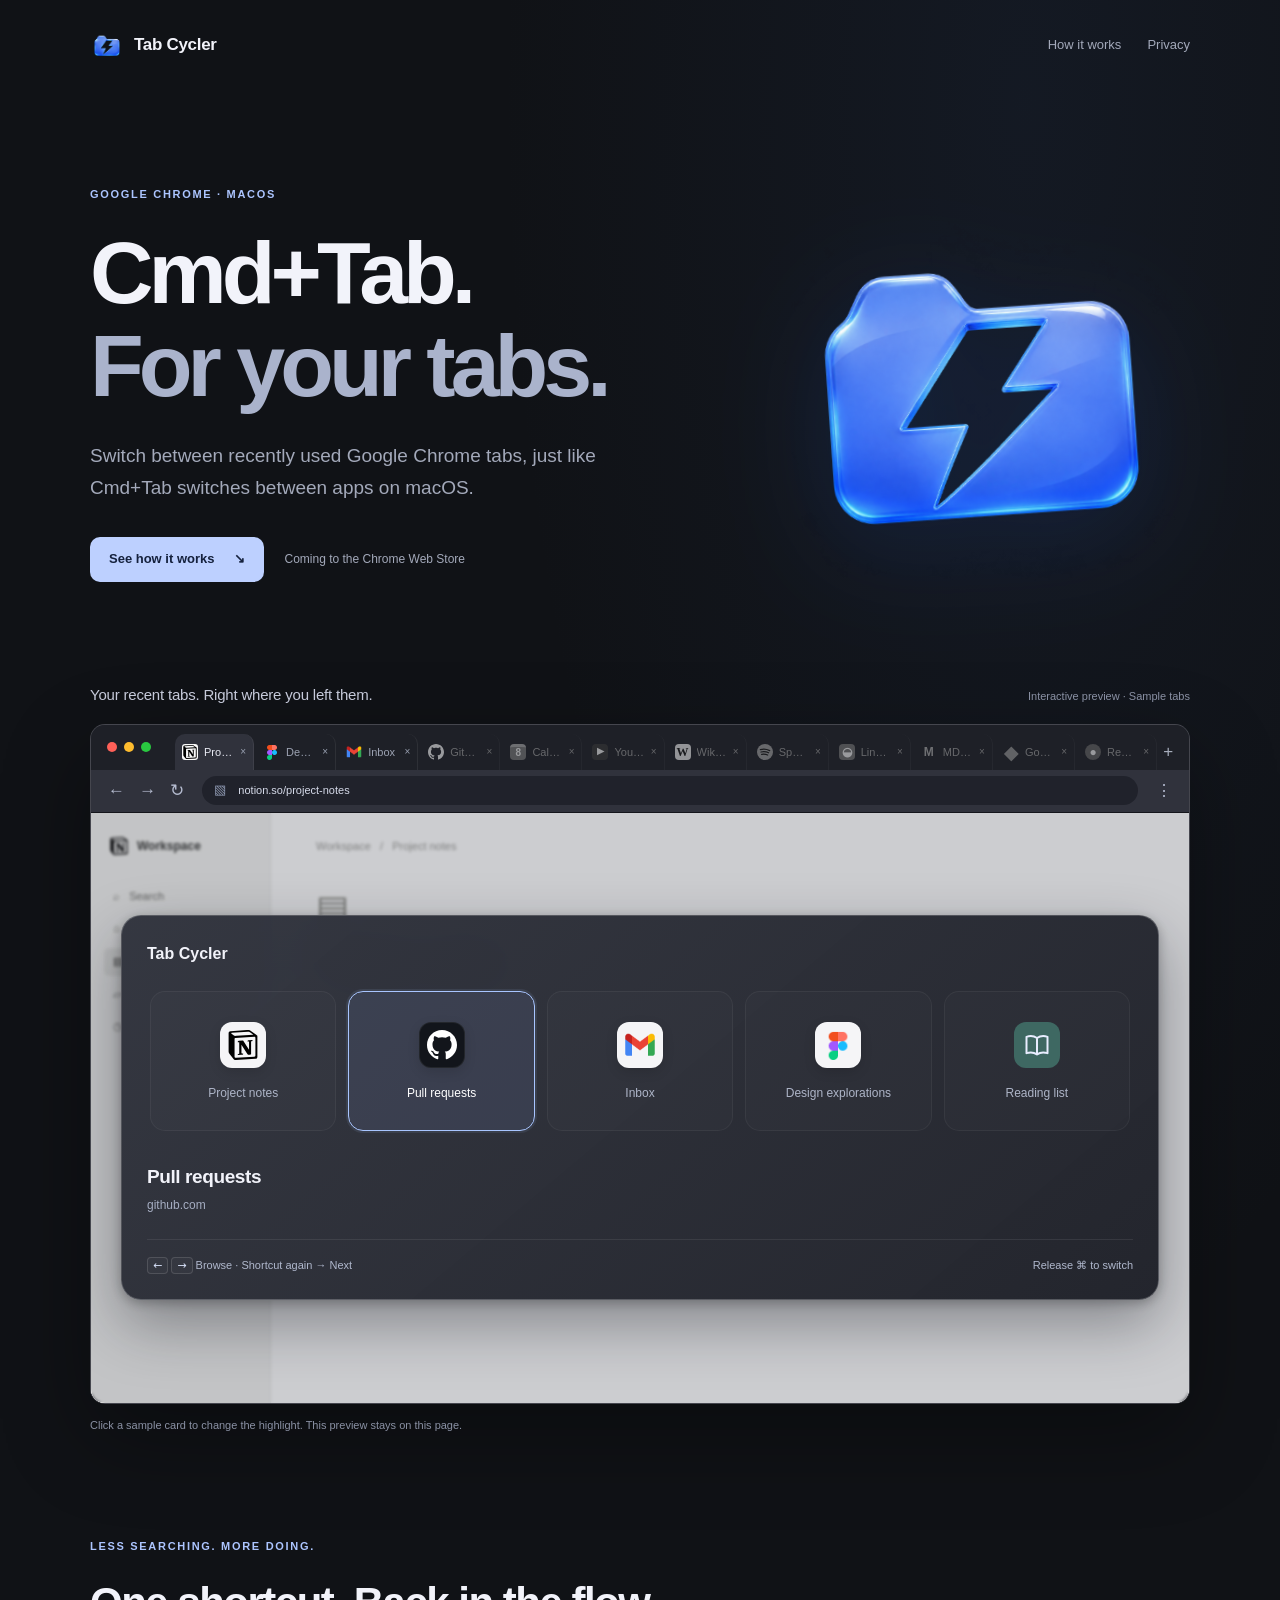
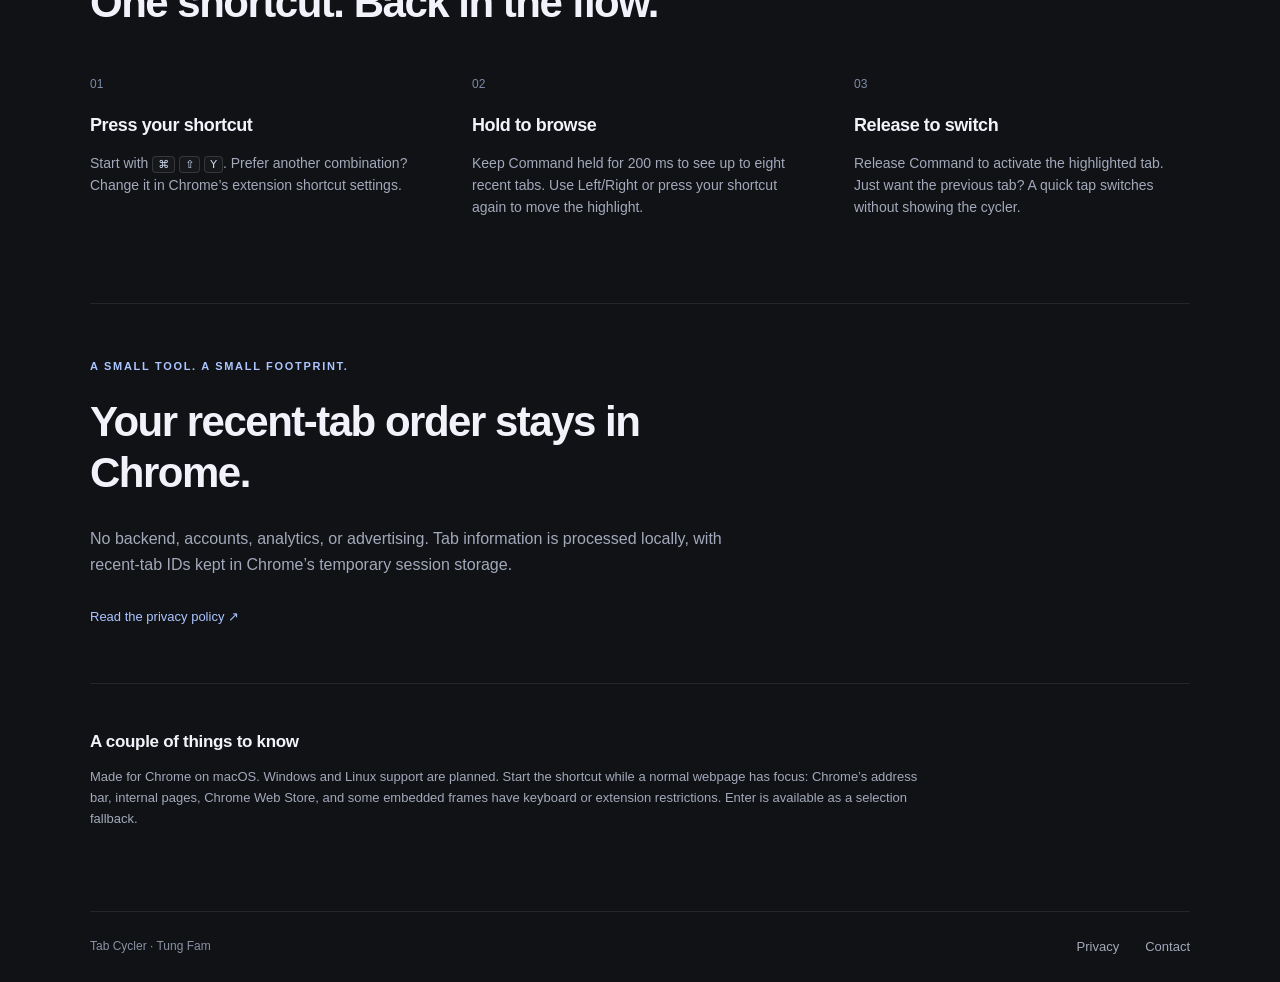
==== commit 58613dc4: "docs: distinguish recent order from tab strip" ====
--- a/index.html
+++ b/index.html
@@ -56,12 +56,12 @@
         <p class="preview-brand">Tab Cycler</p>
         <div class="tab-row" aria-label="Sample recent tabs">
           <button class="tab-card" type="button" aria-pressed="false" data-title="Project notes" data-domain="notion.so"><span class="site-icon brand-tile"><img src="assets/brands/notion.svg" alt="" width="30" height="30"></span><span>Project notes</span></button>
-          <button class="tab-card" type="button" aria-pressed="true" data-title="Design explorations" data-domain="figma.com"><span class="site-icon brand-tile"><img src="assets/brands/figma.png" alt="" width="30" height="30"></span><span>Design explorations</span></button>
+          <button class="tab-card" type="button" aria-pressed="true" data-title="Pull requests" data-domain="github.com"><span class="site-icon brand-tile github-tile"><img src="assets/brands/github.svg" alt="" width="30" height="30"></span><span>Pull requests</span></button>
           <button class="tab-card" type="button" aria-pressed="false" data-title="Inbox" data-domain="mail.google.com"><span class="site-icon brand-tile"><img src="assets/brands/gmail.png" alt="" width="32" height="32"></span><span>Inbox</span></button>
-          <button class="tab-card" type="button" aria-pressed="false" data-title="Pull requests" data-domain="github.com"><span class="site-icon brand-tile github-tile"><img src="assets/brands/github.svg" alt="" width="30" height="30"></span><span>Pull requests</span></button>
+          <button class="tab-card" type="button" aria-pressed="false" data-title="Design explorations" data-domain="figma.com"><span class="site-icon brand-tile"><img src="assets/brands/figma.png" alt="" width="30" height="30"></span><span>Design explorations</span></button>
           <button class="tab-card" type="button" aria-pressed="false" data-title="Reading list" data-domain="example.com"><span class="site-icon mint"><svg width="28" height="28" viewBox="0 0 24 24" fill="none" stroke="currentColor" stroke-width="1.7" stroke-linecap="round" stroke-linejoin="round" aria-hidden="true"><path d="M12 6c-3-2-6-2-9-1v14c3-1 6-1 9 1m0-14c3-2 6-2 9-1v14c-3-1-6-1-9 1V6Z"/></svg></span><span>Reading list</span></button>
         </div>
-        <div class="selected-tab" aria-live="polite"><h3 id="selected-title">Design explorations</h3><p id="selected-domain">figma.com</p></div>
+        <div class="selected-tab" aria-live="polite"><h3 id="selected-title">Pull requests</h3><p id="selected-domain">github.com</p></div>
         <div class="preview-footer"><span><kbd>←</kbd> <kbd>→</kbd> Browse · Shortcut again → Next</span><span>Release ⌘ to switch</span></div>
           </div>
         </div>
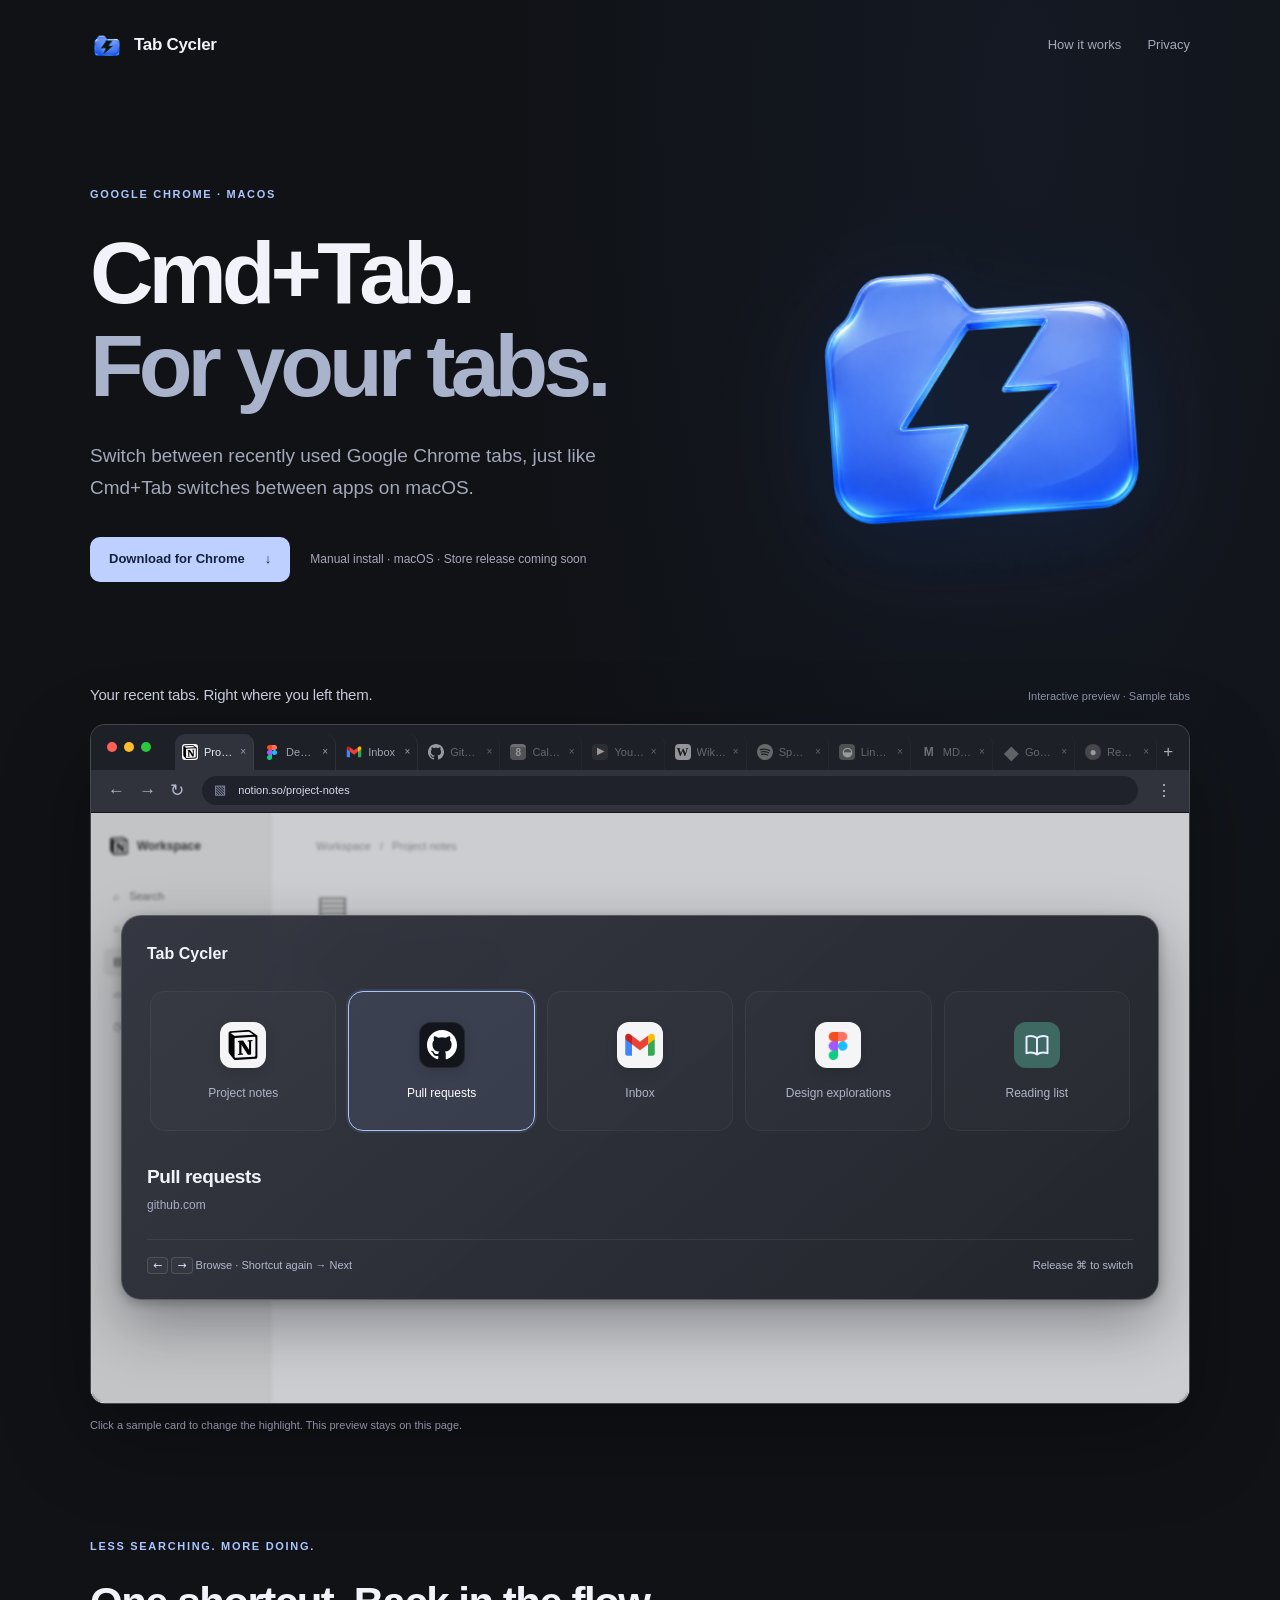
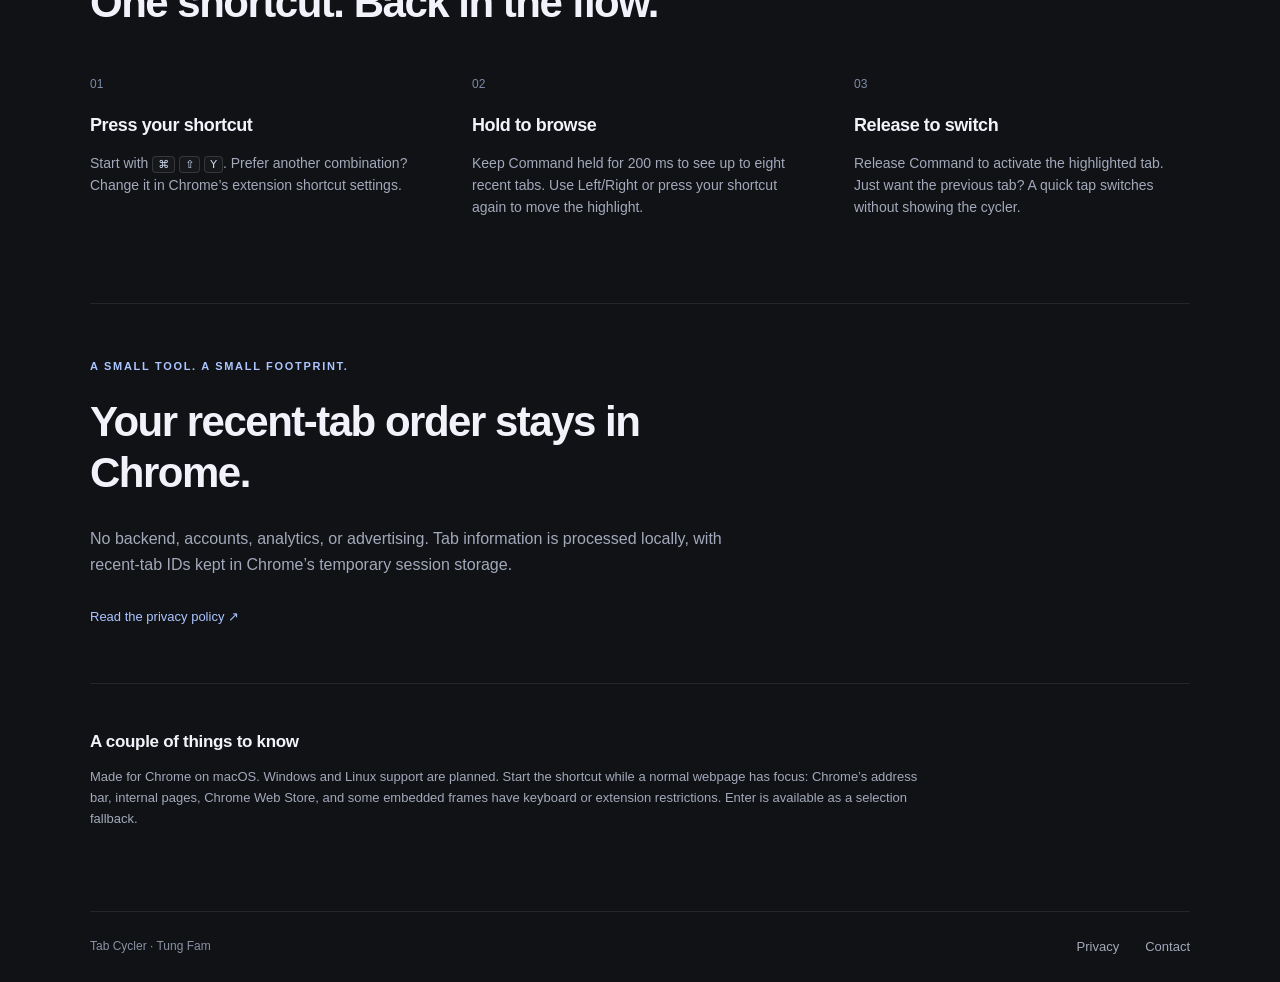
==== commit 3e02c4ef: "feat: offer manual extension download" ====
--- a/index.html
+++ b/index.html
@@ -20,7 +20,7 @@
         <p class="eyebrow">GOOGLE CHROME · MACOS</p>
         <h1>Cmd+Tab.<br><span>For your tabs.</span></h1>
         <p class="lead">Switch between recently used Google Chrome tabs, just like Cmd+Tab switches between apps on macOS.</p>
-        <div class="hero-actions"><a class="button" href="#how">See how it works <span aria-hidden="true">↘</span></a><span class="availability">Coming to the Chrome Web Store</span></div>
+        <div class="hero-actions"><a class="button" href="install/">Download for Chrome <span aria-hidden="true">↓</span></a><span class="availability">Manual install · macOS · Store release coming soon</span></div>
       </div>
       <img class="hero-logo" src="assets/logo.png" alt="A blue glass browser tab with a lightning bolt" width="360" height="360">
     </section>
--- a/style.css
+++ b/style.css
@@ -3,3 +3,4 @@
 .section-caption h2{letter-spacing:-.2px}.tab-card{font-family:inherit;font-size:12px}
 @media(max-width:760px){.wrap{width:calc(100% - 36px)}.site-header{padding-block:20px}.site-header nav{gap:18px;font-size:12px}.hero{grid-template-columns:1fr;gap:25px;padding-block:45px 50px}.hero-logo{width:180px;justify-self:center;grid-row:1;transform:rotate(-4deg)}h1{letter-spacing:-3px;font-size:57px}.lead{font-size:17px}.section-caption{display:block}.section-caption>span{display:block;margin-top:8px}.cycler-preview{padding:19px;border-radius:19px}.tab-card{flex-basis:115px;min-height:128px}.how{padding-block:65px}.steps{grid-template-columns:1fr;gap:30px;margin-top:30px}.steps h3{margin-top:8px}.privacy-summary{padding-block:40px}.site-footer{align-items:flex-start;gap:20px}.site-footer div{gap:18px}.legal{padding-top:40px}.legal h1{font-size:38px}}
 @media(prefers-reduced-motion:reduce){html{scroll-behavior:auto}.hero-logo{transform:none}}
+.legal a.button{color:#15213d;text-decoration:none}
